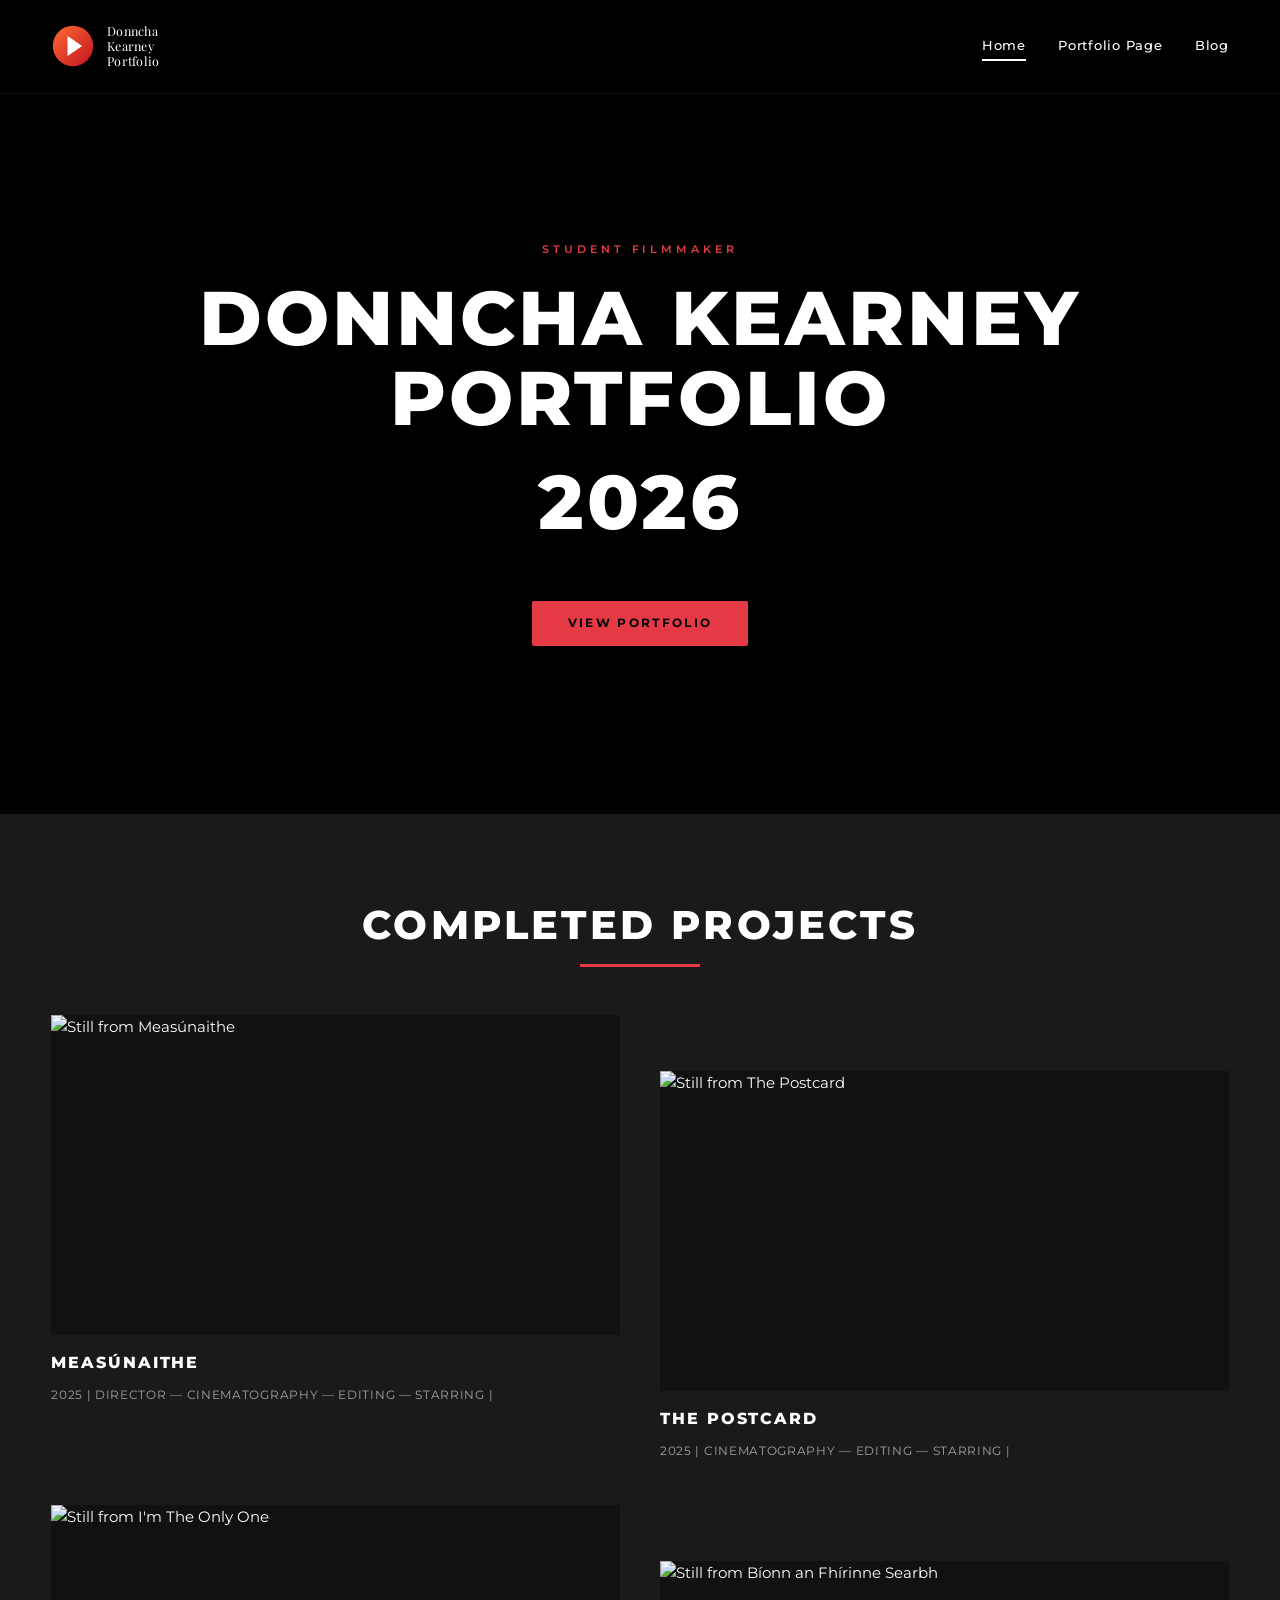
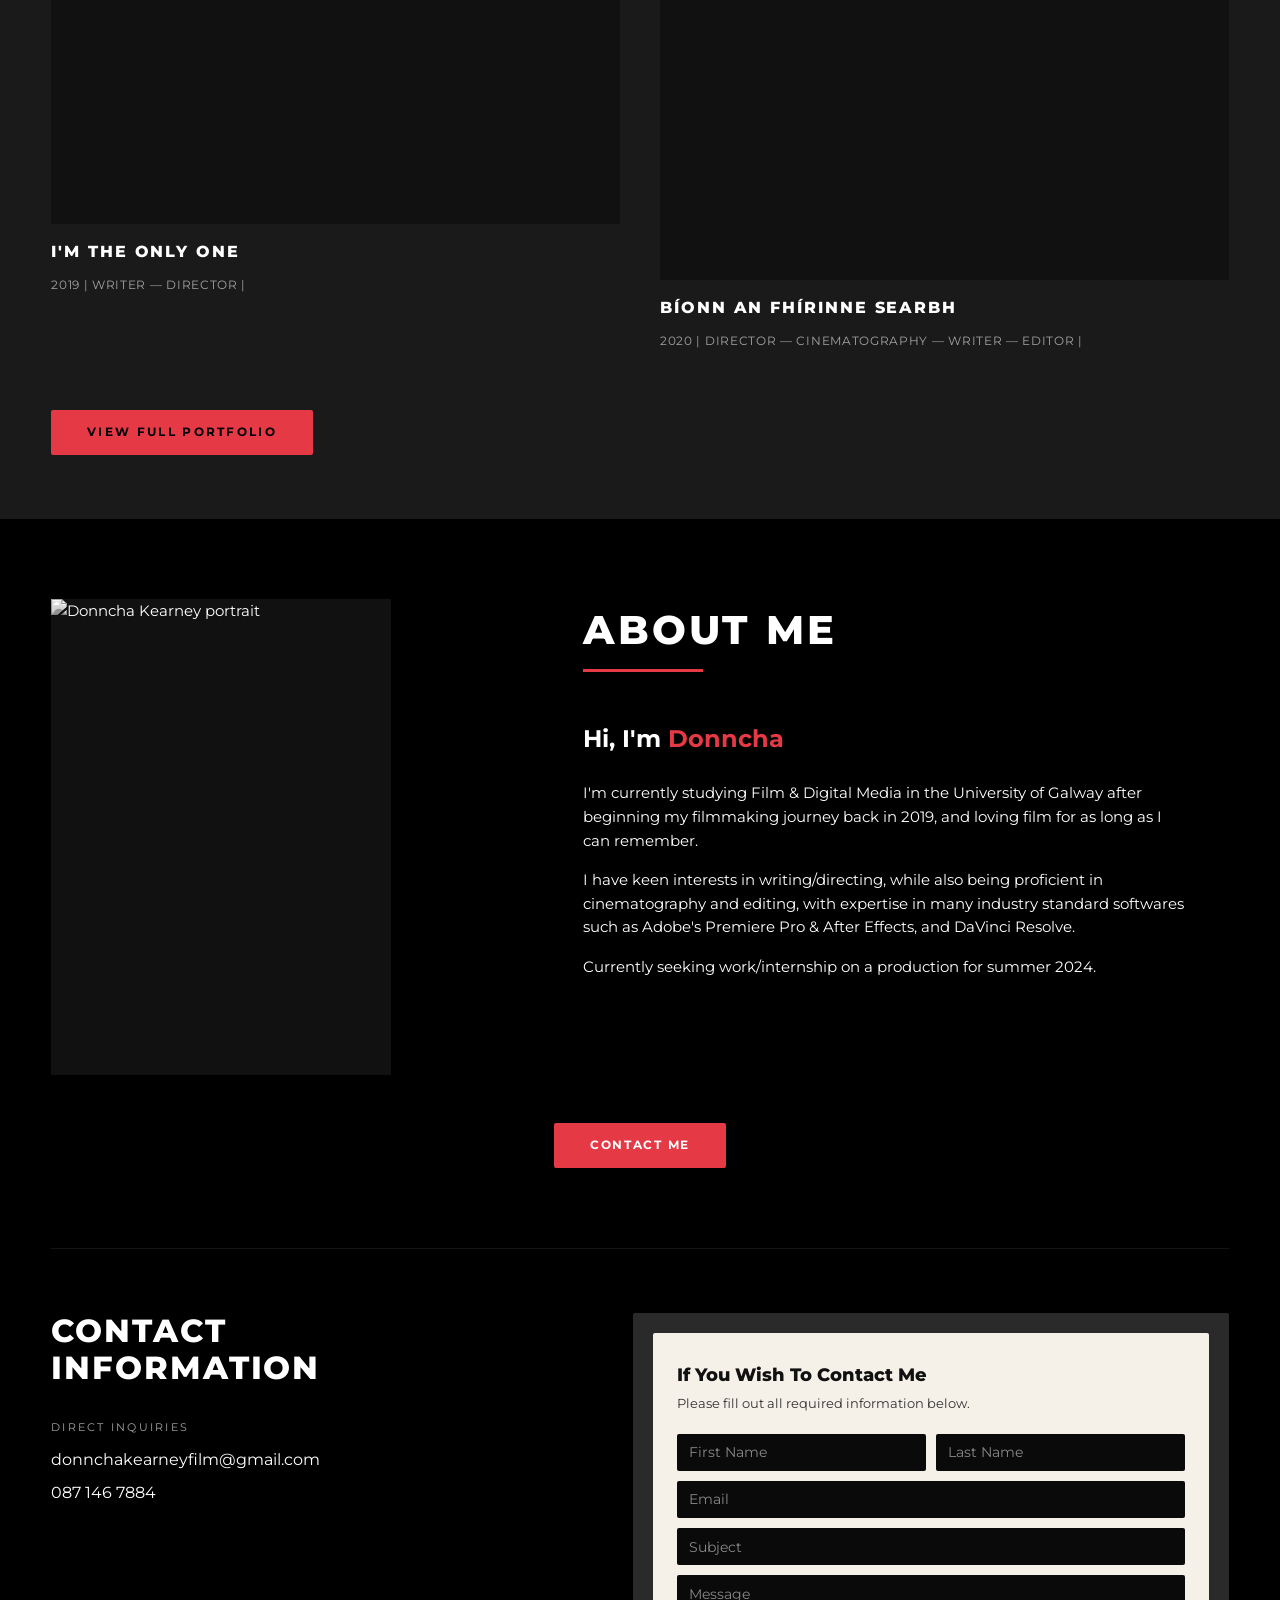
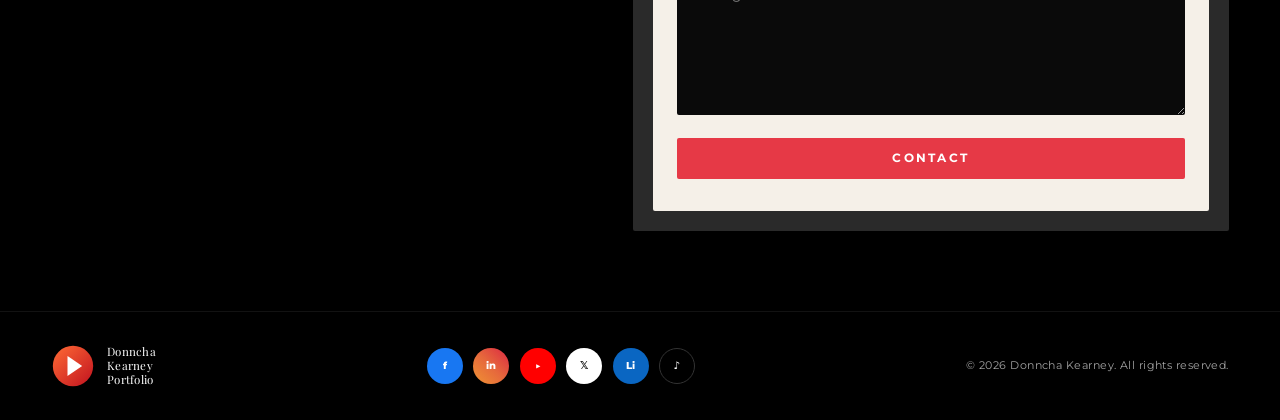
==== index.html @ 5bf12276 "Initial commit: portfolio site for GitHub Pages Made-with: Cursor" ====
<!DOCTYPE html>
<html lang="en">
  <head>
    <meta charset="UTF-8" />
    <meta name="viewport" content="width=device-width, initial-scale=1.0" />
    <title>Donncha Kearney — Portfolio</title>
    <link rel="preconnect" href="https://fonts.googleapis.com" />
    <link rel="preconnect" href="https://fonts.gstatic.com" crossorigin />
    <link
      href="https://fonts.googleapis.com/css2?family=Montserrat:wght@400;500;600;700;800&family=Playfair+Display:wght@500;600&display=swap"
      rel="stylesheet"
    />
    <link rel="stylesheet" href="css/styles.css" />
  </head>
  <body>
    <header class="site-header site-header--fixed">
      <a href="index.html" class="brand" aria-label="Donncha Kearney Portfolio home">
        <svg class="brand__icon" viewBox="0 0 48 48" aria-hidden="true">
          <defs>
            <linearGradient id="logoGrad" x1="0%" y1="0%" x2="100%" y2="100%">
              <stop offset="0%" style="stop-color: #ff6b35" />
              <stop offset="100%" style="stop-color: #c1121f" />
            </linearGradient>
          </defs>
          <circle cx="24" cy="24" r="22" fill="url(#logoGrad)" />
          <path d="M18 13v22l16-11-16-11z" fill="#ffffff" />
        </svg>
        <span class="brand__text">
          <span>Donncha</span>
          <span>Kearney</span>
          <span>Portfolio</span>
        </span>
      </a>
      <nav class="site-nav" aria-label="Primary">
        <a href="index.html" class="is-active">Home</a>
        <a href="portfolio.html">Portfolio Page</a>
        <a href="blog.html">Blog</a>
      </nav>
    </header>

    <section class="hero">
      <p class="hero__kicker">Student Filmmaker</p>
      <h1 class="hero__title">Donncha Kearney</h1>
      <p class="hero__title">Portfolio</p>
      <p class="hero__year">2026</p>
      <a class="btn btn--primary hero__cta" href="portfolio.html">View Portfolio</a>
    </section>

    <section class="completed" id="work">
      <div class="completed__inner">
        <h2 class="section-title">Completed Projects</h2>
        <hr class="section-title__line" />
        <div class="completed-grid">
          <div>
            <a href="project-measunaithe.html" class="project-card">
              <div class="project-card__media">
                <img
                  src="https://images.unsplash.com/photo-1614850523296-d8c1d93bd202?auto=format&fit=crop&w=1400&q=80"
                  alt="Still from Measúnaithe"
                  width="1400"
                  height="788"
                  loading="lazy"
                />
              </div>
              <h3 class="project-card__title">Measúnaithe</h3>
              <p class="project-card__meta">
                2025 | Director — Cinematography — Editing — Starring |
              </p>
            </a>
          </div>
          <div class="completed-grid__col--offset">
            <a href="project-the-postcard.html" class="project-card">
              <div class="project-card__media">
                <img
                  src="https://images.unsplash.com/photo-1518173946687-a4c8892bbd9f?auto=format&fit=crop&w=1400&q=80"
                  alt="Still from The Postcard"
                  width="1400"
                  height="788"
                  loading="lazy"
                />
              </div>
              <h3 class="project-card__title">The Postcard</h3>
              <p class="project-card__meta">2025 | Cinematography — Editing — Starring |</p>
            </a>
          </div>
          <div>
            <a href="project-im-the-only-one.html" class="project-card">
              <div class="project-card__media">
                <img
                  src="https://images.unsplash.com/photo-1448375240586-882707db888b?auto=format&fit=crop&w=1400&q=80"
                  alt="Still from I'm The Only One"
                  width="1400"
                  height="788"
                  loading="lazy"
                />
              </div>
              <h3 class="project-card__title">I'm The Only One</h3>
              <p class="project-card__meta">2019 | Writer — Director |</p>
            </a>
          </div>
          <div class="completed-grid__col--offset">
            <a href="project-bionn-an-fhirinne-searbh.html" class="project-card">
              <div class="project-card__media">
                <img
                  src="https://images.unsplash.com/photo-1529156069898-49953e39b3ac?auto=format&fit=crop&w=1400&q=80"
                  alt="Still from Bíonn an Fhírinne Searbh"
                  width="1400"
                  height="788"
                  loading="lazy"
                />
              </div>
              <h3 class="project-card__title">Bíonn an Fhírinne Searbh</h3>
              <p class="project-card__meta">
                2020 | Director — Cinematography — Writer — Editor |
              </p>
            </a>
          </div>
        </div>
        <div class="completed__cta">
          <a class="btn btn--primary" href="portfolio.html">View Full Portfolio</a>
        </div>
      </div>
    </section>

    <section class="about-contact" id="about">
      <div class="about-contact__inner">
        <div class="about-grid">
          <div class="about__photo-wrap">
            <img
              src="https://images.unsplash.com/photo-1507003211169-0a1dd7228f2d?auto=format&fit=crop&w=800&q=80"
              alt="Donncha Kearney portrait"
              width="800"
              height="1067"
              loading="lazy"
            />
          </div>
          <div class="about__copy">
            <h2 class="section-title section-title--left">About Me</h2>
            <hr class="section-title__line" />
            <p class="about__lead">Hi, I'm <span class="accent">Donncha</span></p>
            <div class="about__body">
              <p>
                I'm currently studying Film &amp; Digital Media in the University of Galway after
                beginning my filmmaking journey back in 2019, and loving film for as long as I can
                remember.
              </p>
              <p>
                I have keen interests in writing/directing, while also being proficient in
                cinematography and editing, with expertise in many industry standard softwares such
                as Adobe's Premiere Pro &amp; After Effects, and DaVinci Resolve.
              </p>
              <p>Currently seeking work/internship on a production for summer 2024.</p>
            </div>
          </div>
        </div>
        <div class="about__cta-wrap">
          <a class="btn btn--light" href="#contact">Contact Me</a>
        </div>

        <div class="contact-block" id="contact">
          <div>
            <h2 class="contact-block__heading">Contact<br />Information</h2>
            <p class="contact-block__label">Direct Inquiries</p>
            <p class="contact-block__detail">
              <a href="mailto:donnchakearneyfilm@gmail.com">donnchakearneyfilm@gmail.com</a>
            </p>
            <p class="contact-block__detail"><a href="tel:+353871467884">087 146 7884</a></p>
          </div>
          <div class="contact-form-wrap">
            <form
              class="contact-form"
              action="https://formsubmit.co/donnchakearneyfilm@gmail.com"
              method="POST"
            >
              <input type="hidden" name="_subject" value="Portfolio site message" />
              <h3>If You Wish To Contact Me</h3>
              <p class="sub">Please fill out all required information below.</p>
              <div class="row">
                <input type="text" name="first_name" placeholder="First Name" required />
                <input type="text" name="last_name" placeholder="Last Name" required />
              </div>
              <div class="row">
                <input style="grid-column: 1 / -1" type="email" name="email" placeholder="Email" required />
              </div>
              <div class="row">
                <input style="grid-column: 1 / -1" type="text" name="subject" placeholder="Subject" required />
              </div>
              <textarea name="message" placeholder="Message" required></textarea>
              <button type="submit" class="btn">Contact</button>
            </form>
          </div>
        </div>
      </div>
    </section>

    <footer class="site-footer">
      <a href="index.html" class="brand">
        <svg class="brand__icon" viewBox="0 0 48 48" aria-hidden="true">
          <defs>
            <linearGradient id="logoGradF" x1="0%" y1="0%" x2="100%" y2="100%">
              <stop offset="0%" style="stop-color: #ff6b35" />
              <stop offset="100%" style="stop-color: #c1121f" />
            </linearGradient>
          </defs>
          <circle cx="24" cy="24" r="22" fill="url(#logoGradF)" />
          <path d="M18 13v22l16-11-16-11z" fill="#ffffff" />
        </svg>
        <span class="brand__text">
          <span>Donncha</span>
          <span>Kearney</span>
          <span>Portfolio</span>
        </span>
      </a>
      <div class="social-row" aria-label="Social links">
        <a class="social--fb" href="#" aria-label="Facebook">f</a>
        <a class="social--ig" href="#" aria-label="Instagram">in</a>
        <a class="social--yt" href="#" aria-label="YouTube">▶</a>
        <a class="social--x" href="#" aria-label="X">𝕏</a>
        <a class="social--li" href="#" aria-label="LinkedIn">Li</a>
        <a class="social--tt" href="#" aria-label="TikTok">♪</a>
      </div>
      <p class="footer-copy">© 2026 Donncha Kearney. All rights reserved.</p>
    </footer>
  </body>
</html>
---- css/styles.css ----
/* Donncha Kearney Portfolio — reference-matched styles */

:root {
  --bg: #000000;
  --bg-panel: #1a1a1a;
  --text: #ffffff;
  --text-muted: #a3a3a3;
  --accent: #e63946;
  --accent-hot: #ff2d2d;
  --logo-orange: #ff6b35;
  --logo-red: #c1121f;
  --form-cream: #f5f0e8;
  --form-input: #0a0a0a;
  --radius-btn: 2px;
  --font-sans: "Montserrat", system-ui, -apple-system, sans-serif;
  --font-serif: "Playfair Display", Georgia, serif;
  --max-w: 1200px;
  --header-pad: 1.5rem 4%;
}

*,
*::before,
*::after {
  box-sizing: border-box;
}

html {
  scroll-behavior: smooth;
}

body {
  margin: 0;
  background: var(--bg);
  color: var(--text);
  font-family: var(--font-sans);
  font-size: 15px;
  line-height: 1.55;
  min-height: 100vh;
  display: flex;
  flex-direction: column;
}

a {
  color: inherit;
  text-decoration: none;
}

img {
  max-width: 100%;
  height: auto;
  display: block;
}

/* ---------- Header ---------- */

.site-header {
  display: flex;
  align-items: center;
  justify-content: space-between;
  flex-wrap: wrap;
  gap: 1rem;
  padding: var(--header-pad);
  position: relative;
  z-index: 100;
}

.site-header--fixed {
  position: sticky;
  top: 0;
  background: rgba(0, 0, 0, 0.92);
  backdrop-filter: blur(8px);
  border-bottom: 1px solid rgba(255, 255, 255, 0.06);
}

.brand {
  display: flex;
  align-items: center;
  gap: 0.75rem;
}

.brand__icon {
  width: 44px;
  height: 44px;
  flex-shrink: 0;
}

.brand__text {
  display: flex;
  flex-direction: column;
  font-family: var(--font-serif);
  font-size: 0.78rem;
  line-height: 1.2;
  letter-spacing: 0.02em;
}

.site-nav {
  display: flex;
  align-items: center;
  gap: 2rem;
  font-size: 0.8rem;
  font-weight: 500;
  text-transform: none;
  letter-spacing: 0.06em;
}

.site-nav a {
  padding: 0.25rem 0;
  border-bottom: 2px solid transparent;
  transition: border-color 0.2s, color 0.2s;
}

.site-nav a:hover {
  color: var(--text-muted);
}

.site-nav a.is-active {
  border-bottom-color: currentColor;
}

/* ---------- Buttons ---------- */

.btn {
  display: inline-flex;
  align-items: center;
  justify-content: center;
  padding: 0.85rem 2.25rem;
  font-family: var(--font-sans);
  font-size: 0.72rem;
  font-weight: 700;
  letter-spacing: 0.2em;
  text-transform: uppercase;
  border: none;
  cursor: pointer;
  border-radius: var(--radius-btn);
  transition: transform 0.15s, background 0.2s, color 0.2s;
}

.btn:active {
  transform: scale(0.98);
}

.btn--primary {
  background: var(--accent);
  color: #000000;
}

.btn--primary:hover {
  background: var(--accent-hot);
  color: #000000;
}

.btn--light {
  background: var(--accent);
  color: #ffffff;
  letter-spacing: 0.15em;
}

.btn--light:hover {
  background: var(--accent-hot);
}

/* ---------- Home hero ---------- */

.hero {
  flex: 1;
  display: flex;
  flex-direction: column;
  align-items: center;
  justify-content: center;
  text-align: center;
  padding: 3rem 1.5rem 5rem;
  min-height: calc(100vh - 180px);
}

.hero__kicker {
  color: var(--accent);
  font-size: 0.7rem;
  font-weight: 600;
  letter-spacing: 0.35em;
  text-transform: uppercase;
  margin-bottom: 1.25rem;
}

.hero__title {
  margin: 0;
  font-size: clamp(2.5rem, 8vw, 4.75rem);
  font-weight: 800;
  line-height: 1.05;
  letter-spacing: 0.04em;
  text-transform: uppercase;
}

.hero__year {
  margin: 0.35rem 0 0;
  font-size: clamp(2.5rem, 8vw, 4.75rem);
  font-weight: 800;
  letter-spacing: 0.04em;
}

.hero__cta {
  margin-top: 2.5rem;
}

/* ---------- Section titles ---------- */

.section-title {
  margin: 0 0 0.5rem;
  font-size: clamp(1.75rem, 4vw, 2.5rem);
  font-weight: 800;
  letter-spacing: 0.08em;
  text-transform: uppercase;
  text-align: center;
}

.section-title__line {
  width: 120px;
  height: 3px;
  background: var(--accent);
  margin: 0 auto 3rem;
  border: none;
}

.section-title--left {
  text-align: left;
}

.section-title--left + .section-title__line {
  margin-left: 0;
  margin-right: auto;
}

/* ---------- Completed projects (staggered) ---------- */

.completed {
  padding: 5rem 4% 4rem;
  background: var(--bg-panel);
}

.completed__inner {
  max-width: var(--max-w);
  margin: 0 auto;
}

.completed-grid {
  display: grid;
  grid-template-columns: 1fr 1fr;
  gap: 2rem 2.5rem;
  align-items: start;
}

@media (max-width: 900px) {
  .completed-grid {
    grid-template-columns: 1fr;
  }

  .completed-grid__col--offset {
    margin-top: 0 !important;
  }
}

.completed-grid__col--offset {
  margin-top: 3.5rem;
}

.project-card {
  cursor: pointer;
  transition: opacity 0.2s;
}

.project-card:hover {
  opacity: 0.92;
}

.project-card__media {
  aspect-ratio: 16 / 9;
  overflow: hidden;
  background: #111;
}

.project-card__media img {
  width: 100%;
  height: 100%;
  object-fit: cover;
}

.project-card__title {
  margin: 1rem 0 0.35rem;
  font-size: 1rem;
  font-weight: 800;
  letter-spacing: 0.12em;
  text-transform: uppercase;
}

.project-card__meta {
  font-size: 0.72rem;
  color: var(--text-muted);
  letter-spacing: 0.06em;
  text-transform: uppercase;
}

.completed__cta {
  margin-top: 3rem;
}

/* ---------- About + Contact ---------- */

.about-contact {
  padding: 5rem 4%;
}

.about-contact__inner {
  max-width: var(--max-w);
  margin: 0 auto;
}

.about-grid {
  display: grid;
  grid-template-columns: minmax(240px, 0.9fr) 1.2fr;
  gap: 3rem;
  align-items: start;
}

@media (max-width: 800px) {
  .about-grid {
    grid-template-columns: 1fr;
  }
}

.about__photo-wrap {
  position: relative;
  aspect-ratio: 3 / 4.2;
  max-width: 340px;
  overflow: hidden;
  background: #111;
}

.about__photo-wrap img {
  width: 100%;
  height: 100%;
  object-fit: cover;
  filter: grayscale(100%);
}

.about__lead {
  font-size: 1.5rem;
  font-weight: 700;
  margin: 0 0 1.5rem;
}

.about__lead span.accent {
  color: var(--accent);
}

.about__body p {
  margin: 0 0 1rem;
  color: var(--text);
  font-size: 0.95rem;
  max-width: 38rem;
}

.about__cta-wrap {
  text-align: center;
  margin-top: 3rem;
}

.contact-block {
  display: grid;
  grid-template-columns: 1fr 1.1fr;
  gap: 2.5rem;
  margin-top: 5rem;
  padding-top: 4rem;
  border-top: 1px solid rgba(255, 255, 255, 0.08);
}

@media (max-width: 900px) {
  .contact-block {
    grid-template-columns: 1fr;
  }
}

.contact-block__heading {
  margin: 0 0 2rem;
  font-size: clamp(1.5rem, 3vw, 2rem);
  font-weight: 800;
  letter-spacing: 0.06em;
  text-transform: uppercase;
  line-height: 1.15;
}

.contact-block__label {
  font-size: 0.7rem;
  letter-spacing: 0.2em;
  text-transform: uppercase;
  color: var(--text-muted);
  margin-bottom: 0.75rem;
}

.contact-block__detail {
  font-size: 1rem;
  margin: 0 0 0.5rem;
}

.contact-form-wrap {
  background: #2a2a2a;
  padding: 1.25rem;
  border-radius: 2px;
}

.contact-form {
  background: var(--form-cream);
  color: #111;
  padding: 1.75rem 1.5rem 2rem;
  border-radius: 2px;
}

.contact-form h3 {
  margin: 0 0 0.35rem;
  font-size: 1.1rem;
  font-weight: 800;
}

.contact-form p.sub {
  margin: 0 0 1.25rem;
  font-size: 0.8rem;
  color: #333;
}

.contact-form .row {
  display: grid;
  grid-template-columns: 1fr 1fr;
  gap: 0.65rem;
  margin-bottom: 0.65rem;
}

@media (max-width: 600px) {
  .contact-form .row {
    grid-template-columns: 1fr;
  }
}

.contact-form input,
.contact-form textarea {
  width: 100%;
  padding: 0.65rem 0.75rem;
  border: none;
  background: var(--form-input);
  color: #eee;
  font-family: var(--font-sans);
  font-size: 0.85rem;
  border-radius: 2px;
}

.contact-form input::placeholder,
.contact-form textarea::placeholder {
  color: #888;
}

.contact-form textarea {
  min-height: 140px;
  resize: vertical;
  margin-bottom: 1rem;
}

.contact-form .btn {
  width: 100%;
  background: var(--accent);
  color: #fff;
}

.contact-form .btn:hover {
  background: var(--accent-hot);
}

/* ---------- Portfolio page grid ---------- */

.page-main {
  flex: 1;
  padding: 2rem 4% 4rem;
}

.portfolio-title {
  margin: 0 0 2.5rem;
  font-size: clamp(3rem, 10vw, 5rem);
  font-weight: 800;
  letter-spacing: 0.02em;
}

.portfolio-inner {
  max-width: 1280px;
  margin: 0 auto;
}

.portfolio-grid {
  display: grid;
  grid-template-columns: repeat(3, 1fr);
  gap: 2.5rem 2rem;
}

@media (max-width: 1024px) {
  .portfolio-grid {
    grid-template-columns: repeat(2, 1fr);
  }
}

@media (max-width: 560px) {
  .portfolio-grid {
    grid-template-columns: 1fr;
  }
}

.portfolio-item__media {
  aspect-ratio: 16 / 9;
  overflow: hidden;
  background: #111;
}

.portfolio-item__media img {
  width: 100%;
  height: 100%;
  object-fit: cover;
}

.portfolio-item__head {
  display: flex;
  justify-content: space-between;
  align-items: baseline;
  gap: 1rem;
  margin-top: 1rem;
}

.portfolio-item__title {
  margin: 0;
  font-size: 1rem;
  font-weight: 700;
}

.portfolio-item__num {
  font-size: 0.85rem;
  font-weight: 600;
  color: var(--text-muted);
  letter-spacing: 0.1em;
}

.portfolio-item__desc {
  margin: 0.65rem 0 0;
  font-size: 0.88rem;
  color: #e5e5e5;
}

.portfolio-item__roles {
  margin-top: 0.5rem;
  font-size: 0.88rem;
  color: var(--text-muted);
}

.portfolio-item {
  transition: opacity 0.2s;
}

.portfolio-item:hover {
  opacity: 0.95;
}

/* ---------- Project split layout ---------- */

.project-split {
  padding: 2rem 4% 4rem;
  max-width: 1400px;
  margin: 0 auto;
}

.project-split__grid {
  display: grid;
  grid-template-columns: 1fr 1fr;
  gap: 3rem;
  align-items: start;
}

@media (max-width: 900px) {
  .project-split__grid {
    grid-template-columns: 1fr;
  }
}

.project-split__title {
  margin: 0 0 1.25rem;
  font-size: clamp(1.75rem, 4vw, 2.75rem);
  font-weight: 800;
  line-height: 1.15;
}

.project-split__body {
  font-size: 0.95rem;
  color: #e8e8e8;
}

.project-split__body p {
  margin: 0 0 1rem;
}

.project-split__visual {
  aspect-ratio: 16 / 10;
  overflow: hidden;
  background: #111;
}

.project-split__visual img {
  width: 100%;
  height: 100%;
  object-fit: cover;
}

/* Video block */
.video-block {
  margin: 3rem auto 0;
  max-width: 1000px;
  padding: 0 0.25rem;
}

.video-block__inner {
  position: relative;
  aspect-ratio: 16 / 9;
  background: #111;
  overflow: hidden;
  border-radius: 2px;
}

.video-block__inner iframe {
  position: absolute;
  inset: 0;
  width: 100%;
  height: 100%;
  border: 0;
}

.project-next {
  display: block;
  text-align: right;
  margin: 2.5rem 4% 1rem;
  font-size: 0.95rem;
  font-weight: 600;
  letter-spacing: 0.04em;
}

.project-next:hover {
  color: var(--accent);
}

/* ---------- Mosaic project layout ---------- */

.project-mosaic {
  padding: 0 4% 2rem;
  max-width: 1400px;
  margin: 0 auto;
}

.project-mosaic__grid {
  display: grid;
  grid-template-columns: 1fr 1.15fr;
  grid-template-rows: auto auto;
  gap: 0;
  border-top: 1px solid rgba(255, 255, 255, 0.15);
}

@media (max-width: 900px) {
  .project-mosaic__grid {
    grid-template-columns: 1fr;
  }
}

.mosaic-cell {
  min-height: 200px;
  border: 1px solid rgba(255, 255, 255, 0.08);
  border-top: none;
  overflow: hidden;
}

.mosaic-cell--date {
  padding: 2rem 1.5rem;
  display: flex;
  flex-direction: column;
  justify-content: flex-end;
  background: var(--bg);
}

.mosaic-date-label {
  font-size: 0.7rem;
  color: var(--text-muted);
  text-transform: uppercase;
  letter-spacing: 0.15em;
  margin-bottom: 0.5rem;
}

.mosaic-date-value {
  font-size: 2.5rem;
  font-weight: 600;
  letter-spacing: 0.06em;
}

.mosaic-cell--hero {
  padding: 0;
  min-height: 320px;
}

.mosaic-cell--hero img {
  width: 100%;
  height: 100%;
  object-fit: cover;
  min-height: 320px;
}

.mosaic-cell--wide {
  padding: 0;
  min-height: 280px;
}

.mosaic-cell--wide img {
  width: 100%;
  height: 100%;
  object-fit: cover;
  min-height: 280px;
}

.mosaic-cell--void {
  background: var(--bg);
  min-height: 200px;
}

/* ---------- Blog ---------- */

.blog-main {
  flex: 1;
  padding: 3rem 4% 5rem;
  max-width: 800px;
  margin: 0 auto;
}

.blog-main h1 {
  font-size: clamp(2rem, 5vw, 2.75rem);
  font-weight: 800;
  letter-spacing: 0.06em;
  text-transform: uppercase;
  margin: 0 0 2rem;
}

.blog-post {
  padding: 1.5rem 0;
  border-bottom: 1px solid rgba(255, 255, 255, 0.1);
}

.blog-post__date {
  font-size: 0.75rem;
  color: var(--accent);
  letter-spacing: 0.12em;
  text-transform: uppercase;
  margin-bottom: 0.35rem;
}

.blog-post h2 {
  margin: 0 0 0.5rem;
  font-size: 1.25rem;
}

.blog-post p {
  margin: 0;
  color: var(--text-muted);
  font-size: 0.92rem;
}

/* ---------- Footer ---------- */

.site-footer {
  margin-top: auto;
  padding: 2rem 4%;
  display: flex;
  flex-wrap: wrap;
  align-items: center;
  justify-content: space-between;
  gap: 1.5rem;
  border-top: 1px solid rgba(255, 255, 255, 0.07);
}

.site-footer .brand__text {
  font-size: 0.72rem;
}

.social-row {
  display: flex;
  align-items: center;
  justify-content: center;
  gap: 0.65rem;
  flex: 1;
}

.social-row a {
  width: 36px;
  height: 36px;
  border-radius: 50%;
  display: flex;
  align-items: center;
  justify-content: center;
  font-size: 0.65rem;
  font-weight: 800;
  color: #fff;
  transition: transform 0.15s, opacity 0.2s;
}

.social-row a:hover {
  transform: scale(1.08);
  opacity: 0.9;
}

.social--fb {
  background: #1877f2;
}
.social--ig {
  background: linear-gradient(45deg, #f09433, #e6683c, #dc2743);
}
.social--yt {
  background: #ff0000;
}
.social--x {
  background: #fff;
  color: #000 !important;
}
.social--li {
  background: #0a66c2;
}
.social--tt {
  background: #000;
  border: 1px solid #333;
}

.footer-copy {
  font-size: 0.7rem;
  color: var(--text-muted);
  letter-spacing: 0.04em;
}

/* ---------- Utilities ---------- */

.sr-only {
  position: absolute;
  width: 1px;
  height: 1px;
  padding: 0;
  margin: -1px;
  overflow: hidden;
  clip: rect(0, 0, 0, 0);
  border: 0;
}
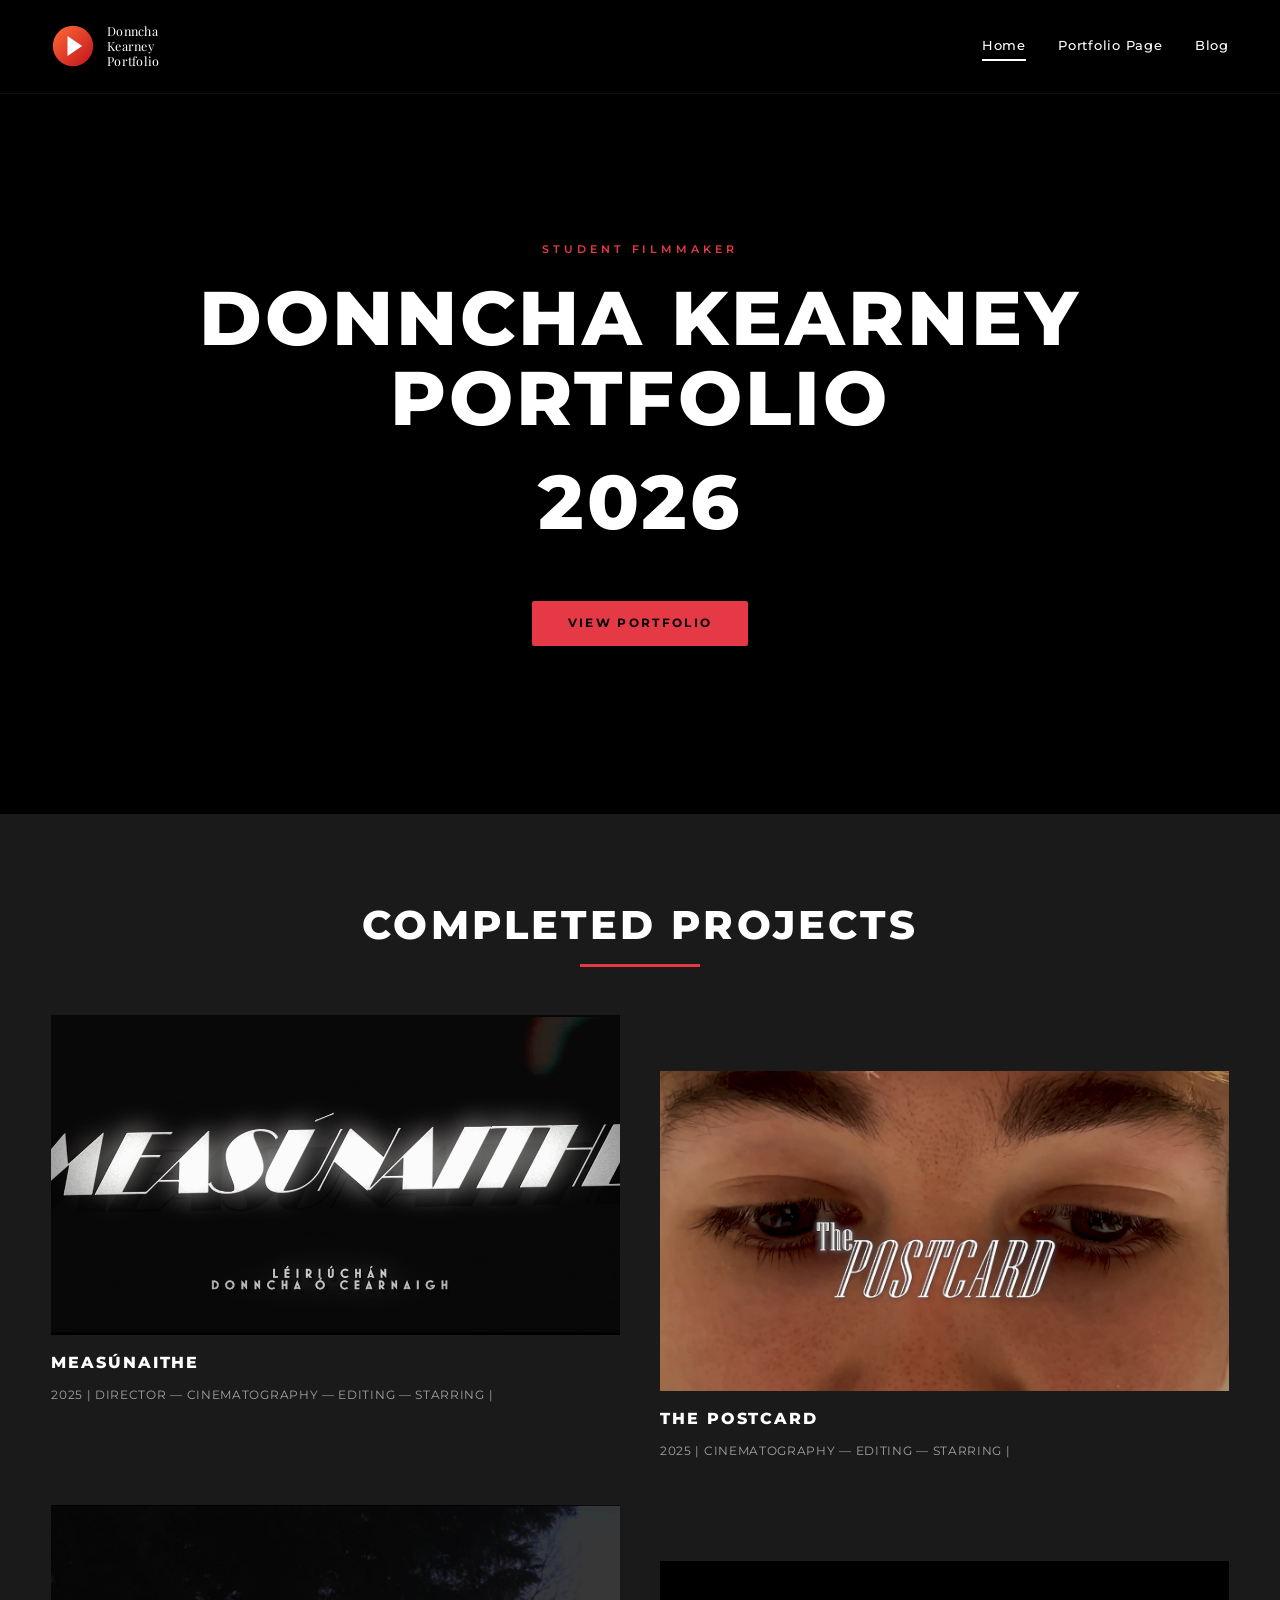
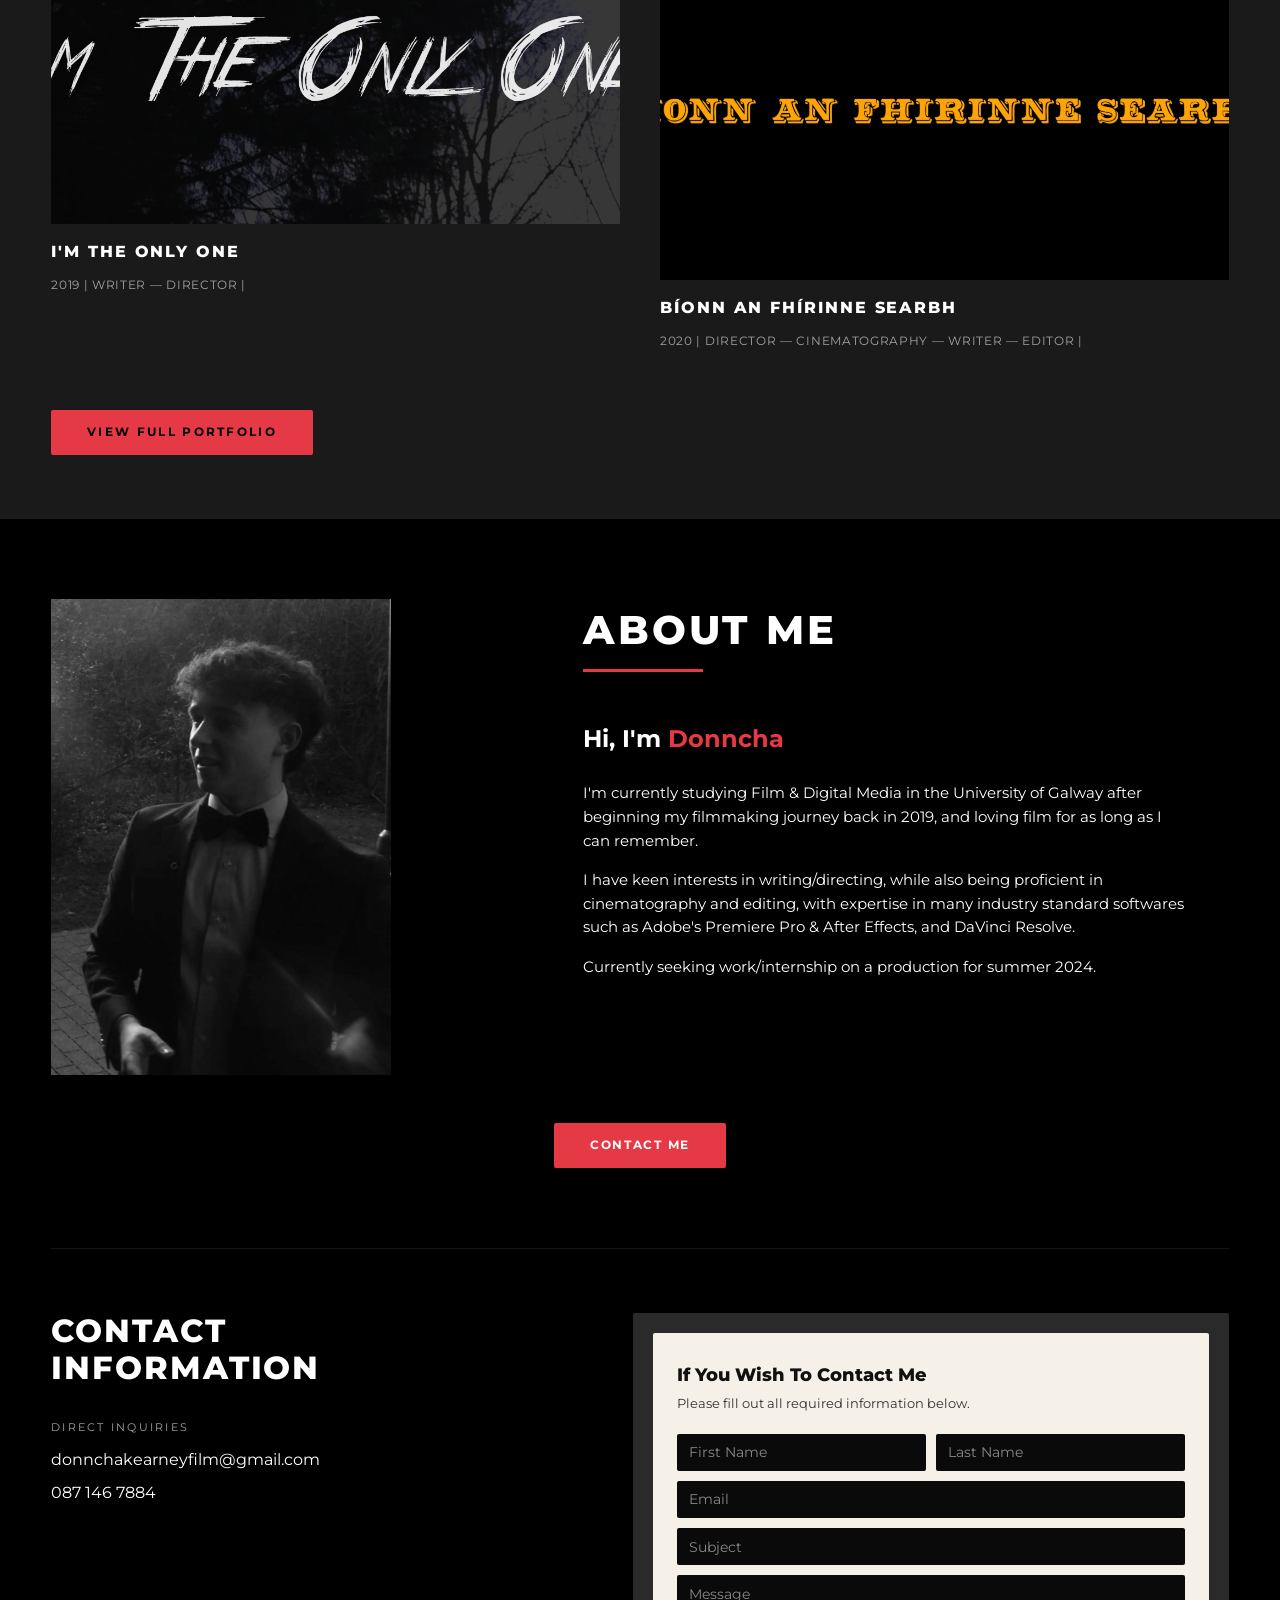
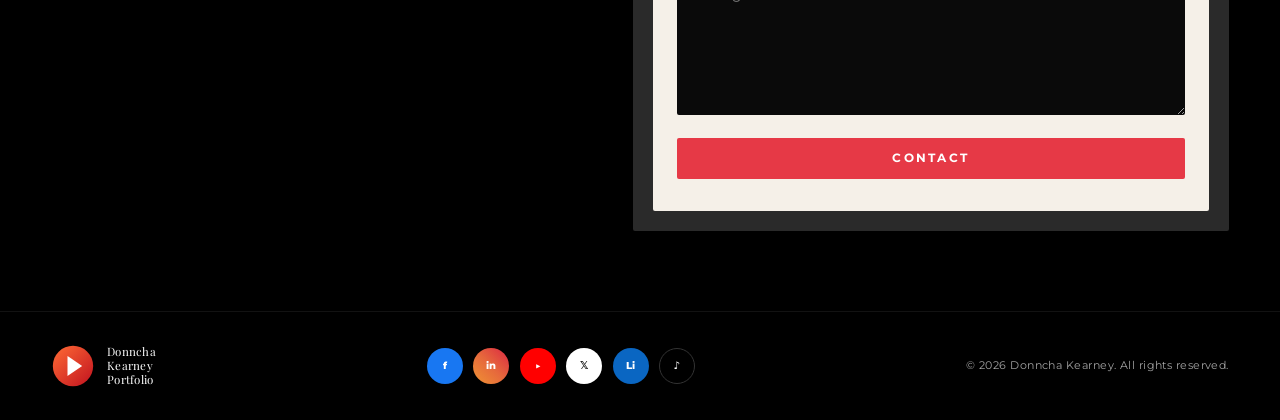
==== commit 17fa574f: "Add real project stills, titlecards, and portrait; replace placeholders Co-authored-by: Cursor <curs" ====
--- a/index.html
+++ b/index.html
@@ -55,10 +55,8 @@
             <a href="project-measunaithe.html" class="project-card">
               <div class="project-card__media">
                 <img
-                  src="https://images.unsplash.com/photo-1614850523296-d8c1d93bd202?auto=format&fit=crop&w=1400&q=80"
+                  src="assets/STILLS/measunaithe-titlecard.png"
                   alt="Still from Measúnaithe"
-                  width="1400"
-                  height="788"
                   loading="lazy"
                 />
               </div>
@@ -72,10 +70,8 @@
             <a href="project-the-postcard.html" class="project-card">
               <div class="project-card__media">
                 <img
-                  src="https://images.unsplash.com/photo-1518173946687-a4c8892bbd9f?auto=format&fit=crop&w=1400&q=80"
+                  src="assets/STILLS/the-postcard-titlecard.png"
                   alt="Still from The Postcard"
-                  width="1400"
-                  height="788"
                   loading="lazy"
                 />
               </div>
@@ -87,10 +83,8 @@
             <a href="project-im-the-only-one.html" class="project-card">
               <div class="project-card__media">
                 <img
-                  src="https://images.unsplash.com/photo-1448375240586-882707db888b?auto=format&fit=crop&w=1400&q=80"
+                  src="assets/STILLS/im-the-only-one-titlecard.png"
                   alt="Still from I'm The Only One"
-                  width="1400"
-                  height="788"
                   loading="lazy"
                 />
               </div>
@@ -102,10 +96,8 @@
             <a href="project-bionn-an-fhirinne-searbh.html" class="project-card">
               <div class="project-card__media">
                 <img
-                  src="https://images.unsplash.com/photo-1529156069898-49953e39b3ac?auto=format&fit=crop&w=1400&q=80"
+                  src="assets/STILLS/bionn-an-fhirinne-searbh-titlecard.png"
                   alt="Still from Bíonn an Fhírinne Searbh"
-                  width="1400"
-                  height="788"
                   loading="lazy"
                 />
               </div>
@@ -127,10 +119,8 @@
         <div class="about-grid">
           <div class="about__photo-wrap">
             <img
-              src="https://images.unsplash.com/photo-1507003211169-0a1dd7228f2d?auto=format&fit=crop&w=800&q=80"
+              src="assets/STILLS/donncha-portrait.jpg"
               alt="Donncha Kearney portrait"
-              width="800"
-              height="1067"
               loading="lazy"
             />
           </div>
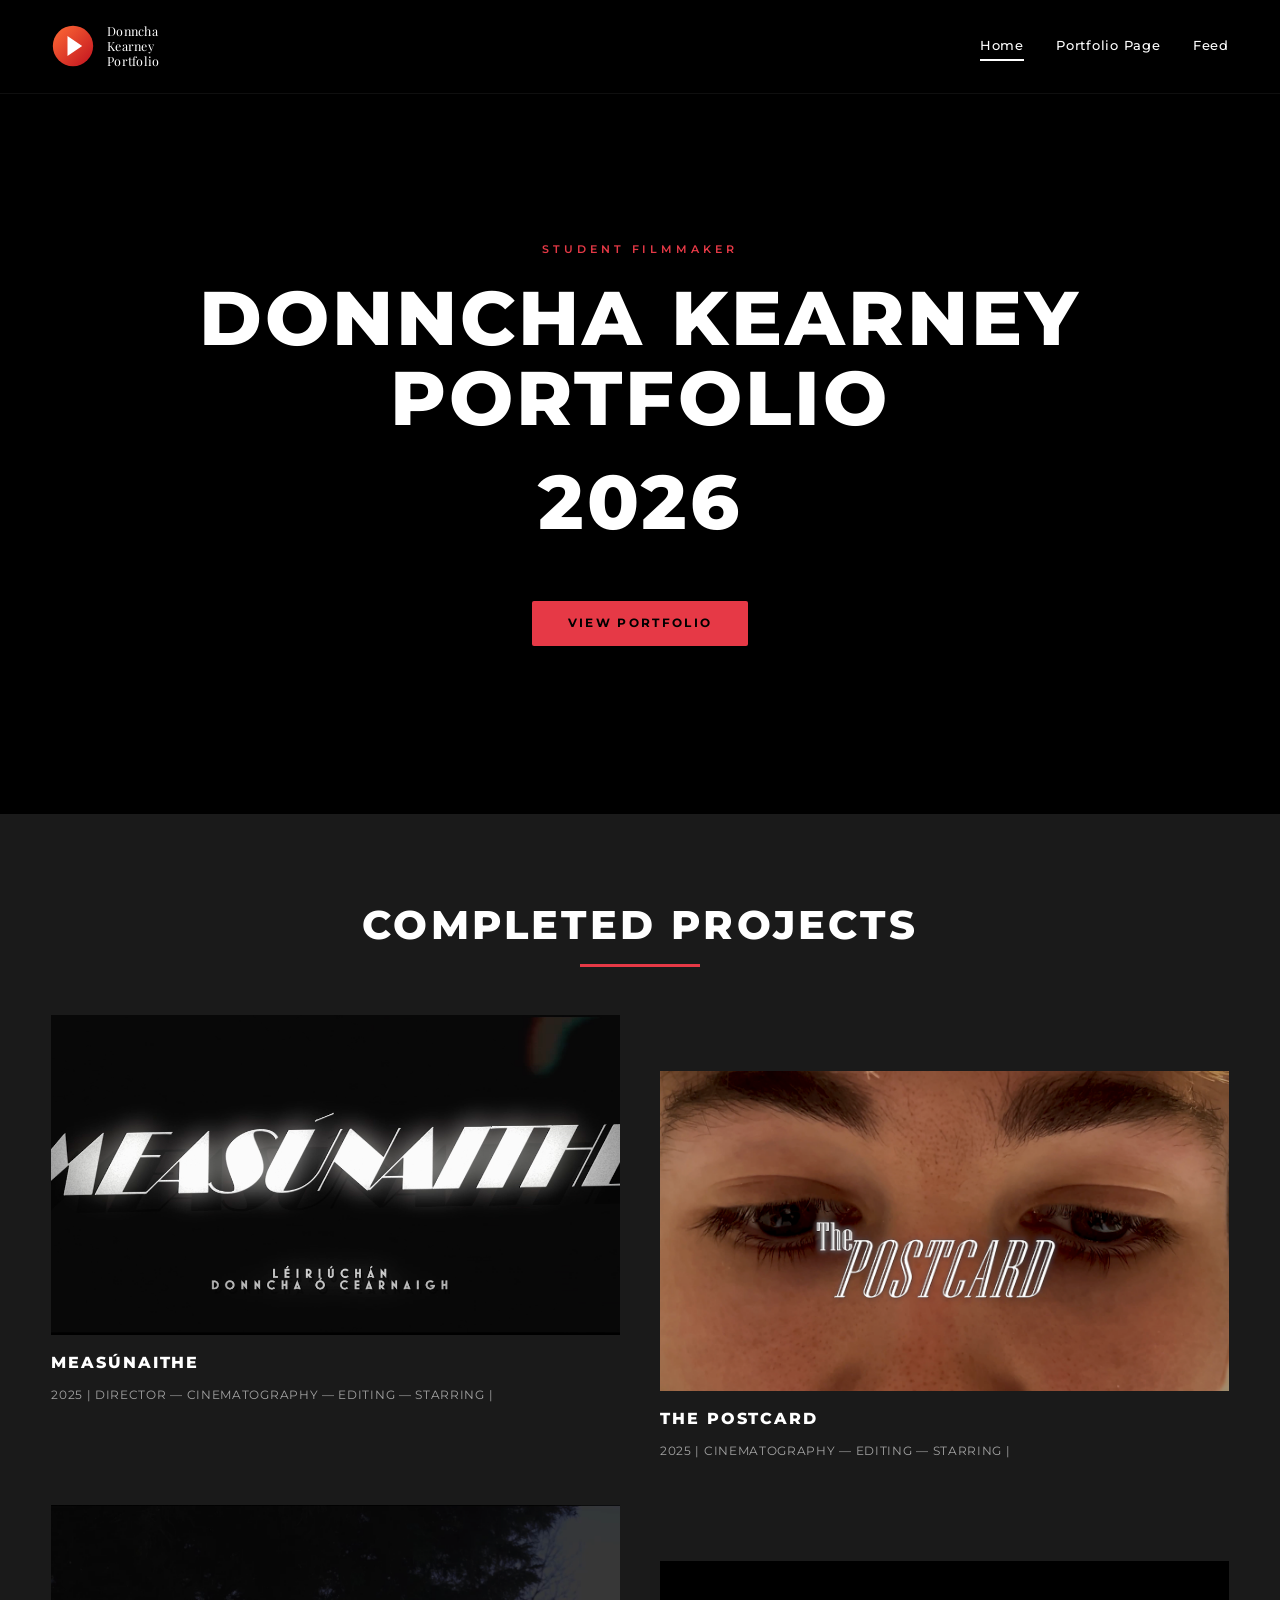
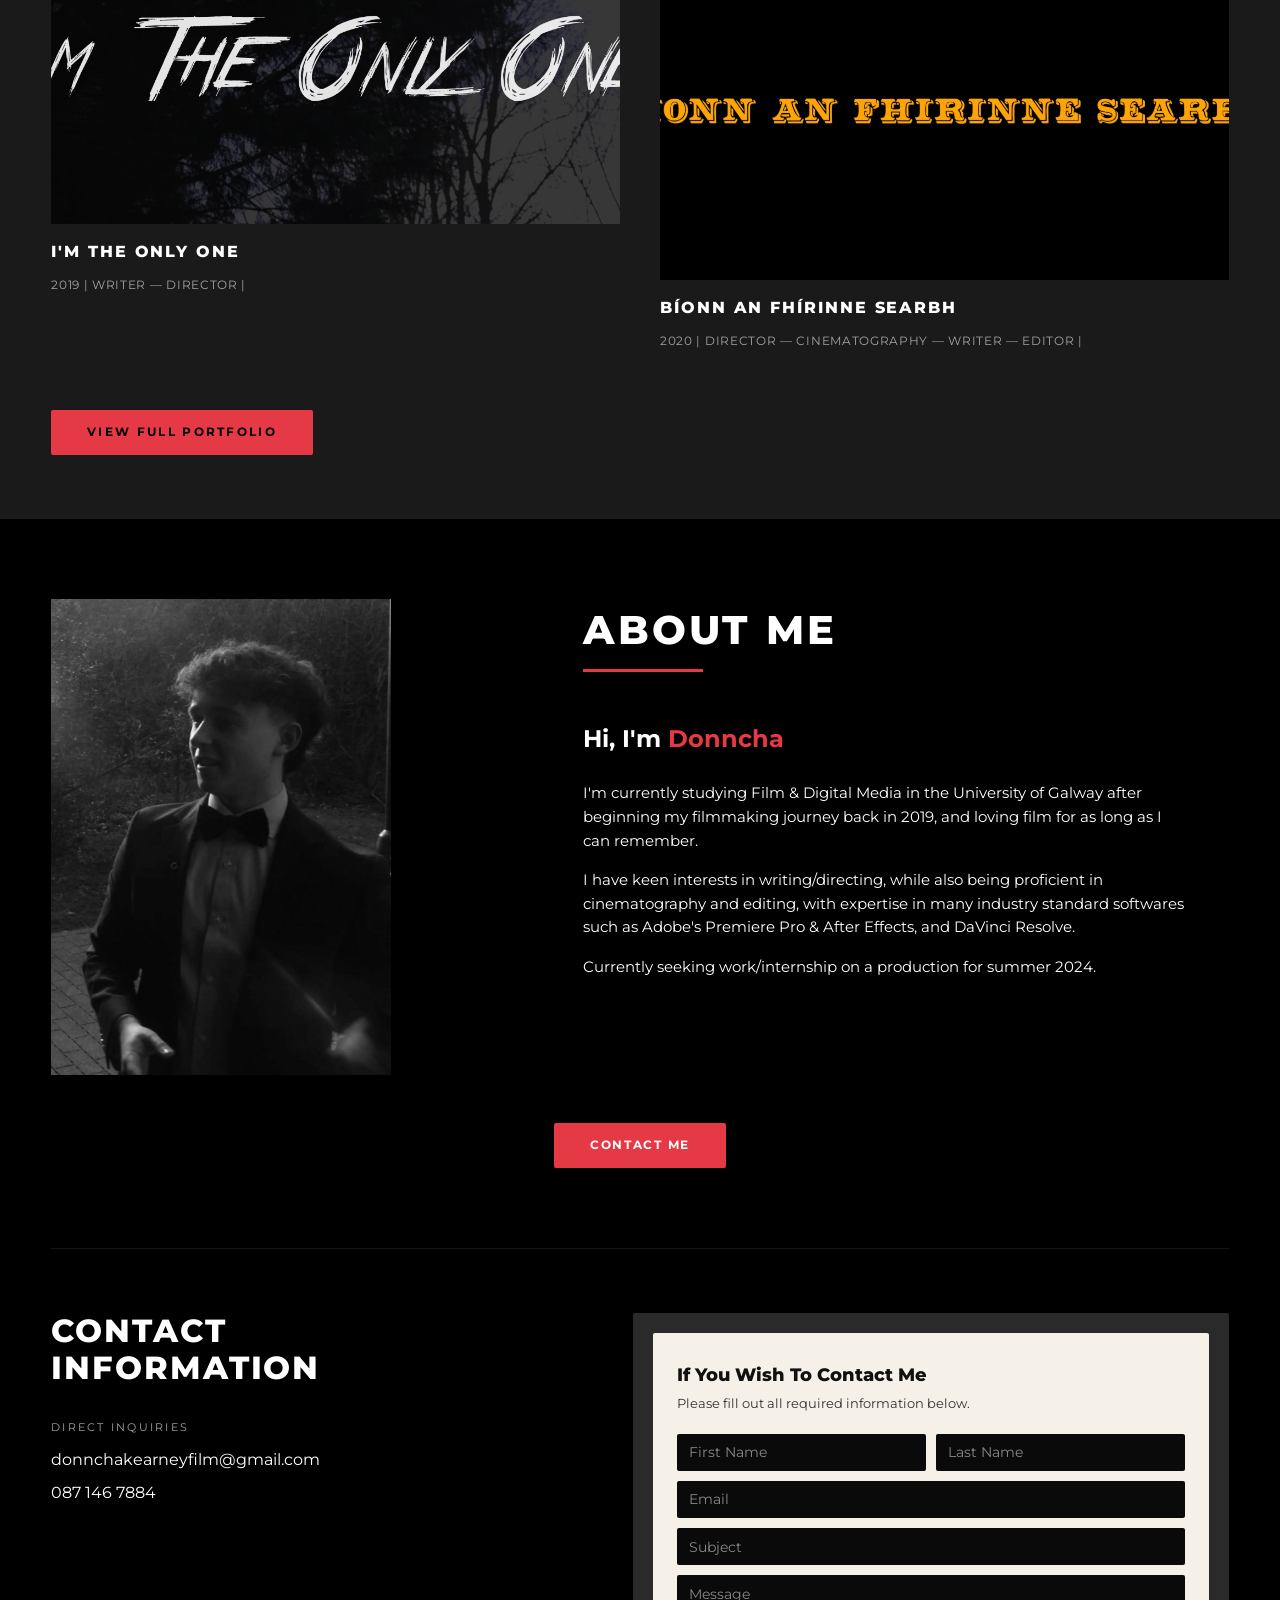
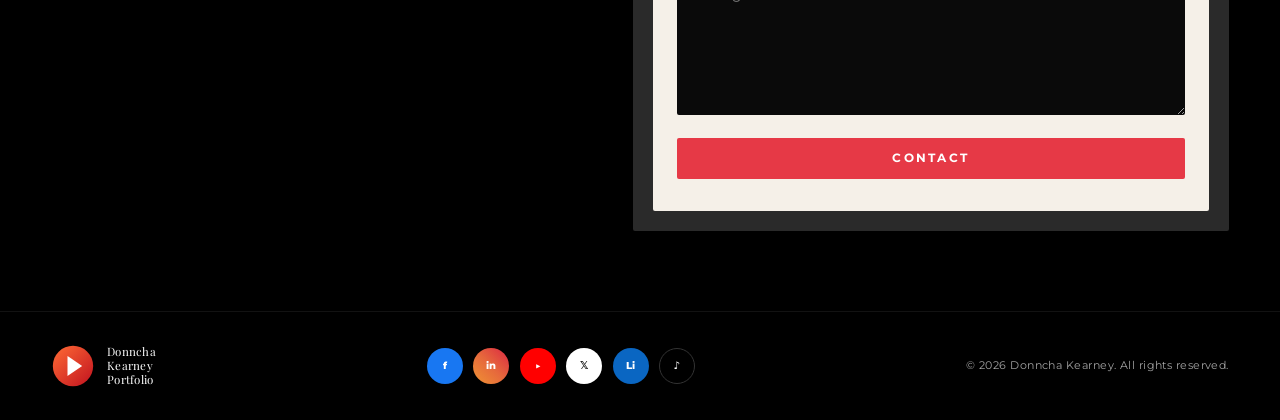
==== commit adc3ba54: "Rename Blog to Feed; show empty-state placeholder Co-authored-by: Cursor <cursoragent@cursor.com>" ====
--- a/index.html
+++ b/index.html
@@ -34,7 +34,7 @@
       <nav class="site-nav" aria-label="Primary">
         <a href="index.html" class="is-active">Home</a>
         <a href="portfolio.html">Portfolio Page</a>
-        <a href="blog.html">Blog</a>
+        <a href="feed.html">Feed</a>
       </nav>
     </header>
 
--- a/css/styles.css
+++ b/css/styles.css
@@ -726,7 +726,25 @@
   min-height: 200px;
 }
 
-/* ---------- Blog ---------- */
+/* ---------- Feed ---------- */
+
+.feed-empty {
+  flex: 1;
+  display: flex;
+  align-items: center;
+  justify-content: center;
+  min-height: 60vh;
+  padding: 4rem 1.5rem;
+}
+
+.feed-empty p {
+  margin: 0;
+  font-size: clamp(1.25rem, 3vw, 1.75rem);
+  font-weight: 500;
+  letter-spacing: 0.04em;
+  color: var(--text-muted);
+  text-align: center;
+}
 
 .blog-main {
   flex: 1;
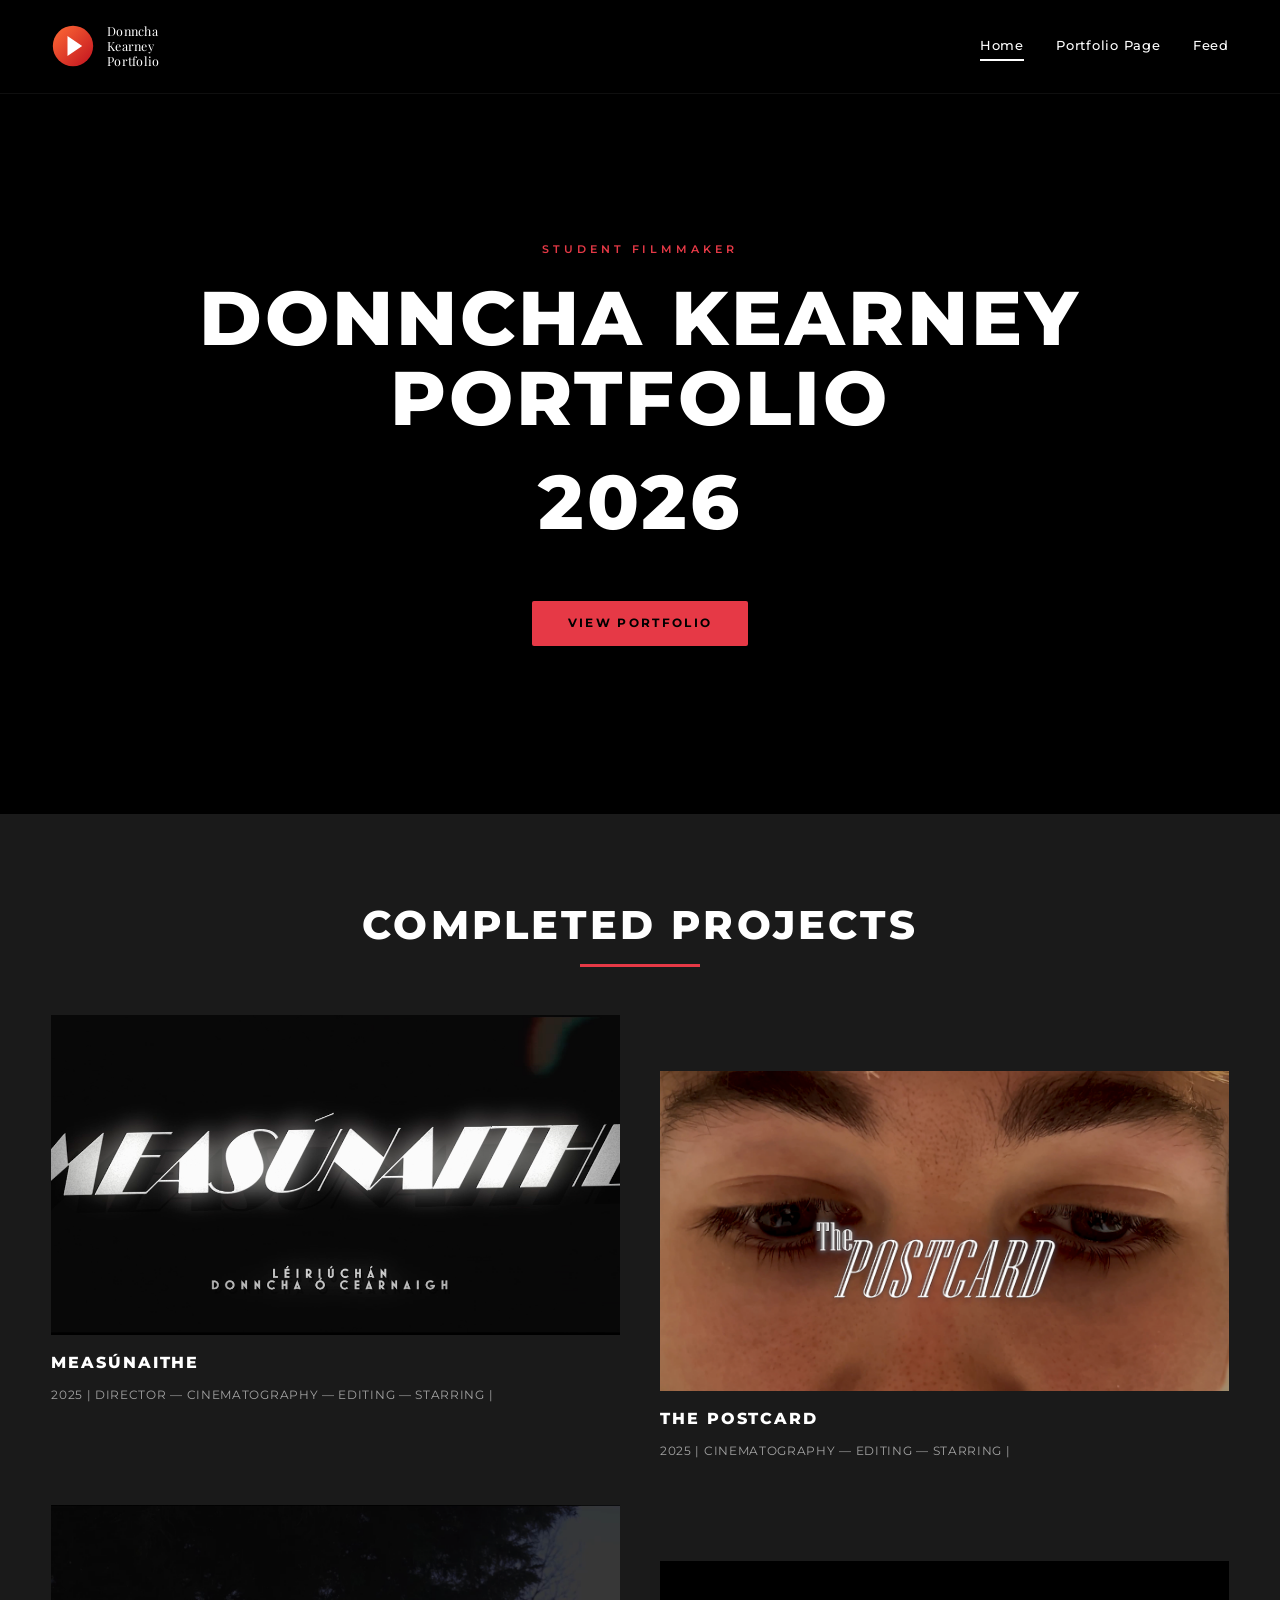
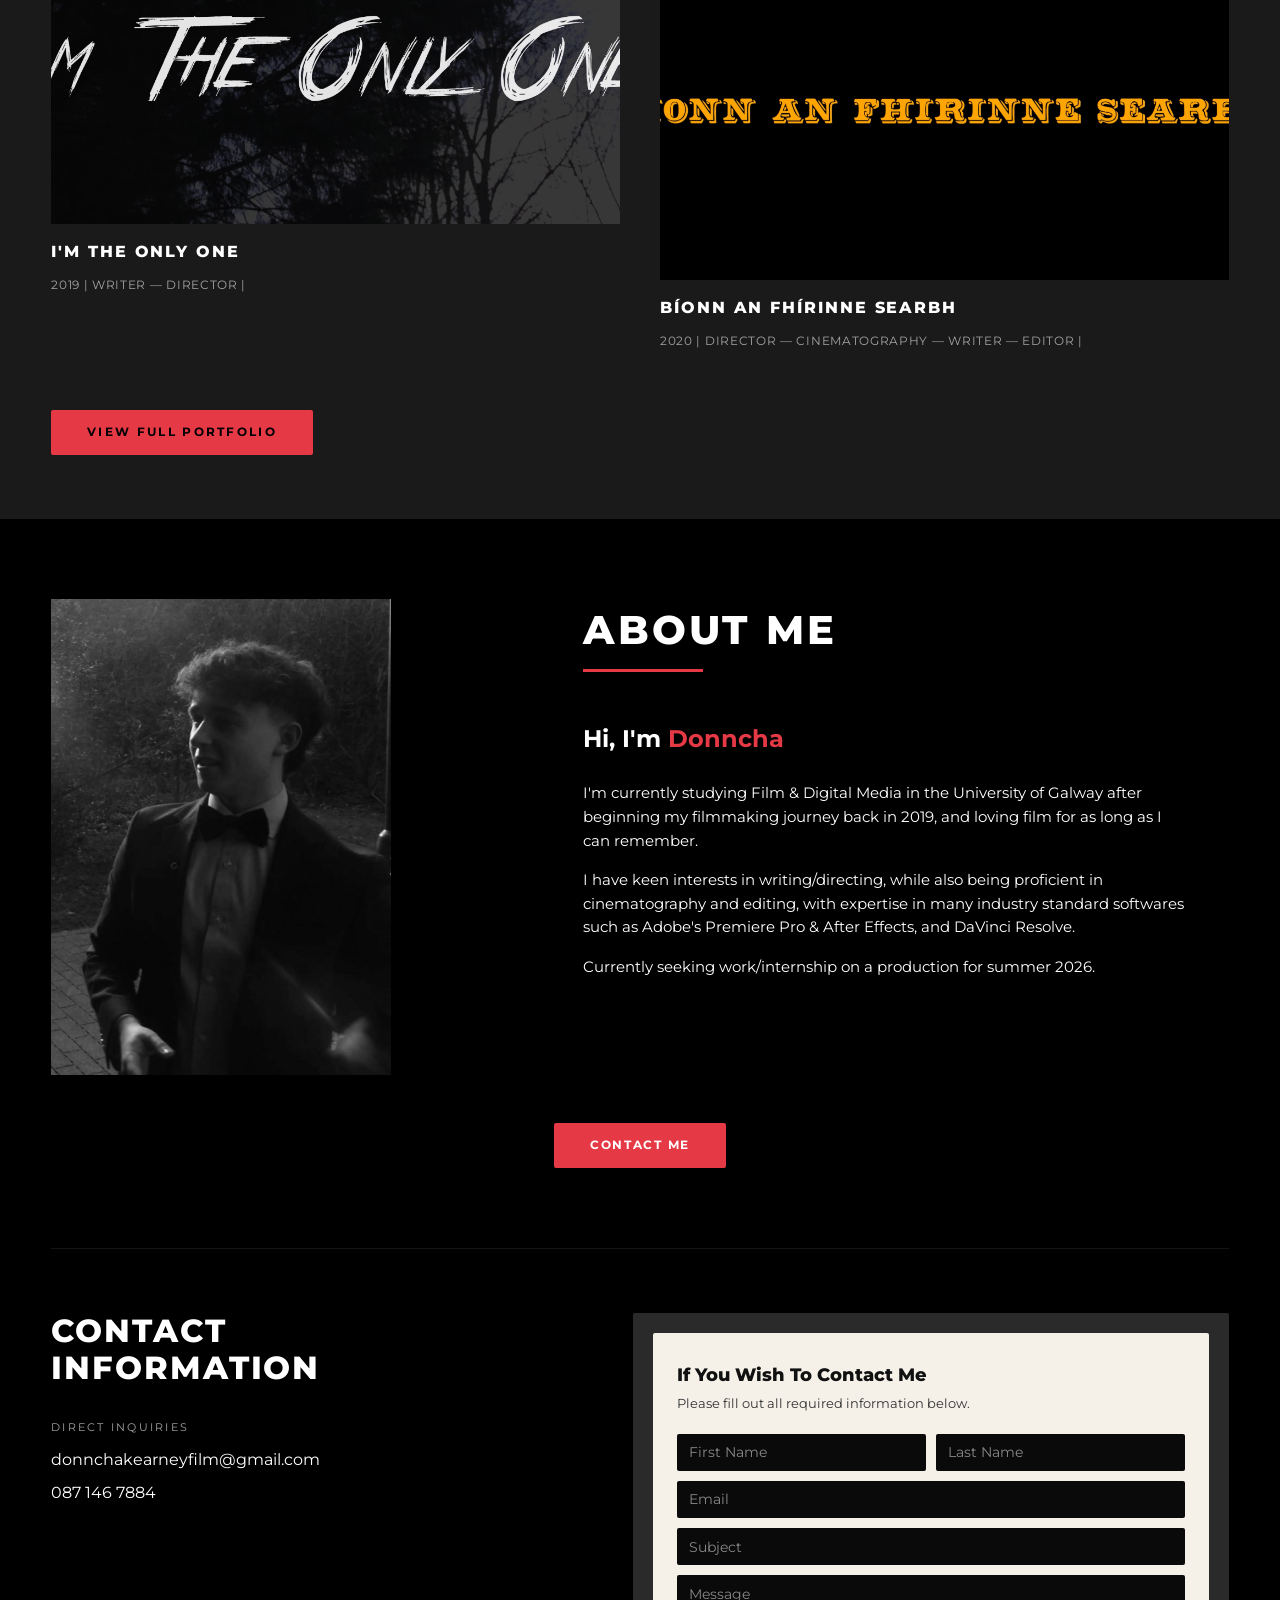
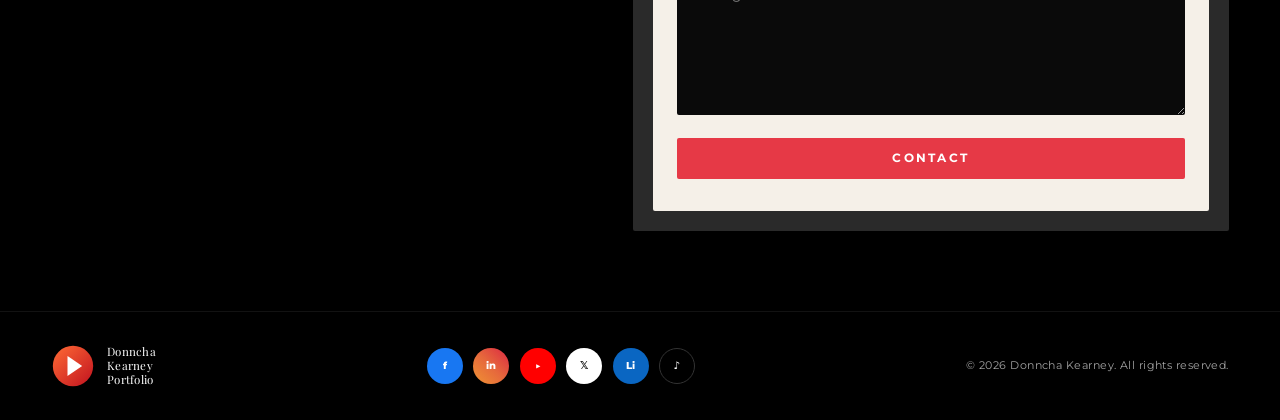
==== commit 6d015387: "Update About copy to summer 2026 Co-authored-by: Cursor <cursoragent@cursor.com>" ====
--- a/index.html
+++ b/index.html
@@ -139,7 +139,7 @@
                 cinematography and editing, with expertise in many industry standard softwares such
                 as Adobe's Premiere Pro &amp; After Effects, and DaVinci Resolve.
               </p>
-              <p>Currently seeking work/internship on a production for summer 2024.</p>
+              <p>Currently seeking work/internship on a production for summer 2026.</p>
             </div>
           </div>
         </div>
